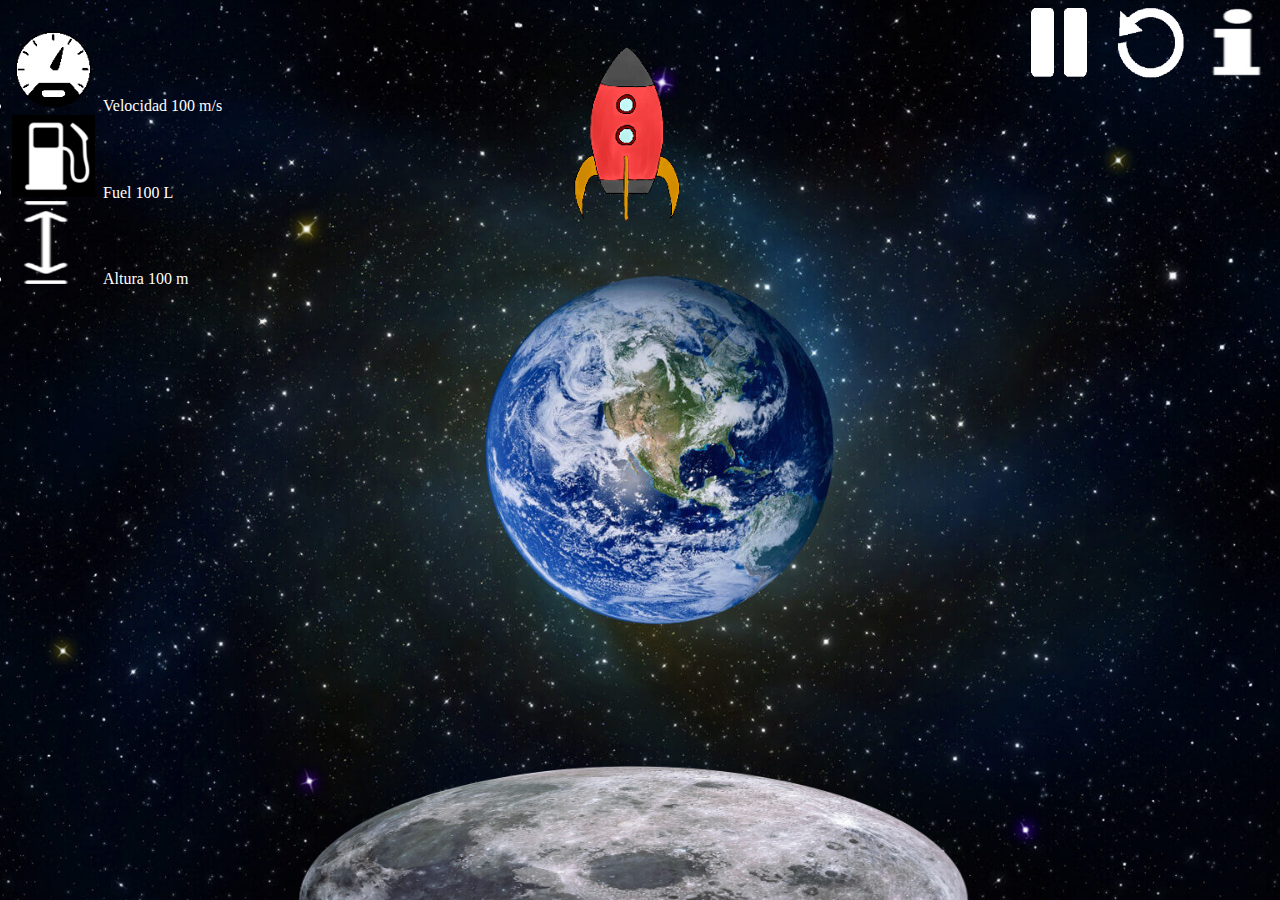
==== index.html @ dd206eb8 "Update index.html" ====
<!DOCTYPE html>
<html>
<head>
<title>Hola</title>
<link rel="stylesheet" media='screen and (min-width: 961px)' type="text/css" href="horizontal.css">
<link rel="stylesheet" media='screen and (max-width: 960px)' type="text/css" href="mobil.css">
<meta name="viewport" content="width=device-width, initial-scale=1.0">
</head>
<body>
<div id="cohete">
 <img src="img/cohete.png" id="cohete1" alt="img cohete2">
 </div>
 <div class="a">
 <div id="parametros">show menu</div>
 <ul id="menu">
  <li><img src="img/velocidad.png" alt="speed">Velocidad <span id="velocidad">100</span> m/s</li>
  <li><img src="img/fuel.png" alt="fuel">Fuel <span id="fuel">100</span> L</li>
  <li><img src="img/altura.png" alt="altura">Altura <span id="altura">100</span> m</li>
 </ul>
 </div><div class="b">
 .
 </div><div class="c">
 <img src="img/info.png" id="info" alt="img info">
 <img src="img/reset.png" id="reset" alt="img reset1">
 <img src="img/pausa.png" id="pausa" alt="img pausa1">
 

 <div id="d"><img src="img/luna.png" id="luna" alt="luna"</div>
</body>
</html>
---- horizontal.css ----
body{background:url(img/fondo.jpg) no-repeat center center fixed;background-size: cover;}
.a,.b,.c{display:inline-block;width:33.33%;height:100%;float:left;}
.d{height:20%;width:100%;position:fixed;bottom:0px;}
#cohete1{display:inline-block;right:45%;position:fixed;top:5%;height:20%;z-index:1;}
#menu{padding: 1%;color:white;vertical-align: middle;}
#menu ul li{display:inline-block;vertical-align: middle;text-align: center;}
#menu img{padding-right: 2%;width:20%;}
#hidem,#parametros{display:none;}


#luna{height:15%;width:60%;position:fixed;left:20%;bottom:0%;}

#info  {display:inline-block;float:right;width: 70px;height: 70px;text-align: center;font-size: 0%;background-repeat: no-repeat;background-size: 100%;}
#pausa {display:inline-block;margin-right: 5%;float:right;width: 70px;height: 70px;text-align: center;font-size: 0%;background-repeat: no-repeat;background-size: 100%;}
#reset {display:inline-block;margin-right: 4%;float:right;width: 70px;height: 70px;text-align: center;font-size: 0%;background-repeat: no-repeat;background-size: 100%;}
---- mobil.css ----
body{background:url(img/fondo.jpg) no-repeat center center fixed;background-size: cover;}
.a,.b,.c{display:inline-block;width:33.33%;height:100%;float:left;}
.d{height:20%;width:100%;position:fixed;bottom:0px;}
#cohete1{display:inline-block;right:37%;position:fixed;top:5%;height:15%;z-index:1;}
#menu{padding: 1%;color:white;vertical-align: middle;}
#menu ul li{display:inline-block;vertical-align: middle;text-align: center;}
#menu img{padding-right: 2%;width:20%;}
#hidem,#parametros{display:none;}


#luna{height:12%;width:60%;position:fixed;left:20%;bottom:0%;}

#info  {display:inline-block;float:right;width: 70px;height: 70px;text-align: center;font-size: 0%;background-repeat: no-repeat;background-size: 100%;}
#pausa {display:inline-block;margin-right: 5%;float:right;width: 70px;height: 70px;text-align: center;font-size: 0%;background-repeat: no-repeat;background-size: 100%;}
#reset {display:inline-block;margin-right: 4%;float:right;width: 70px;height: 70px;text-align: center;font-size: 0%;background-repeat: no-repeat;background-size: 100%;}
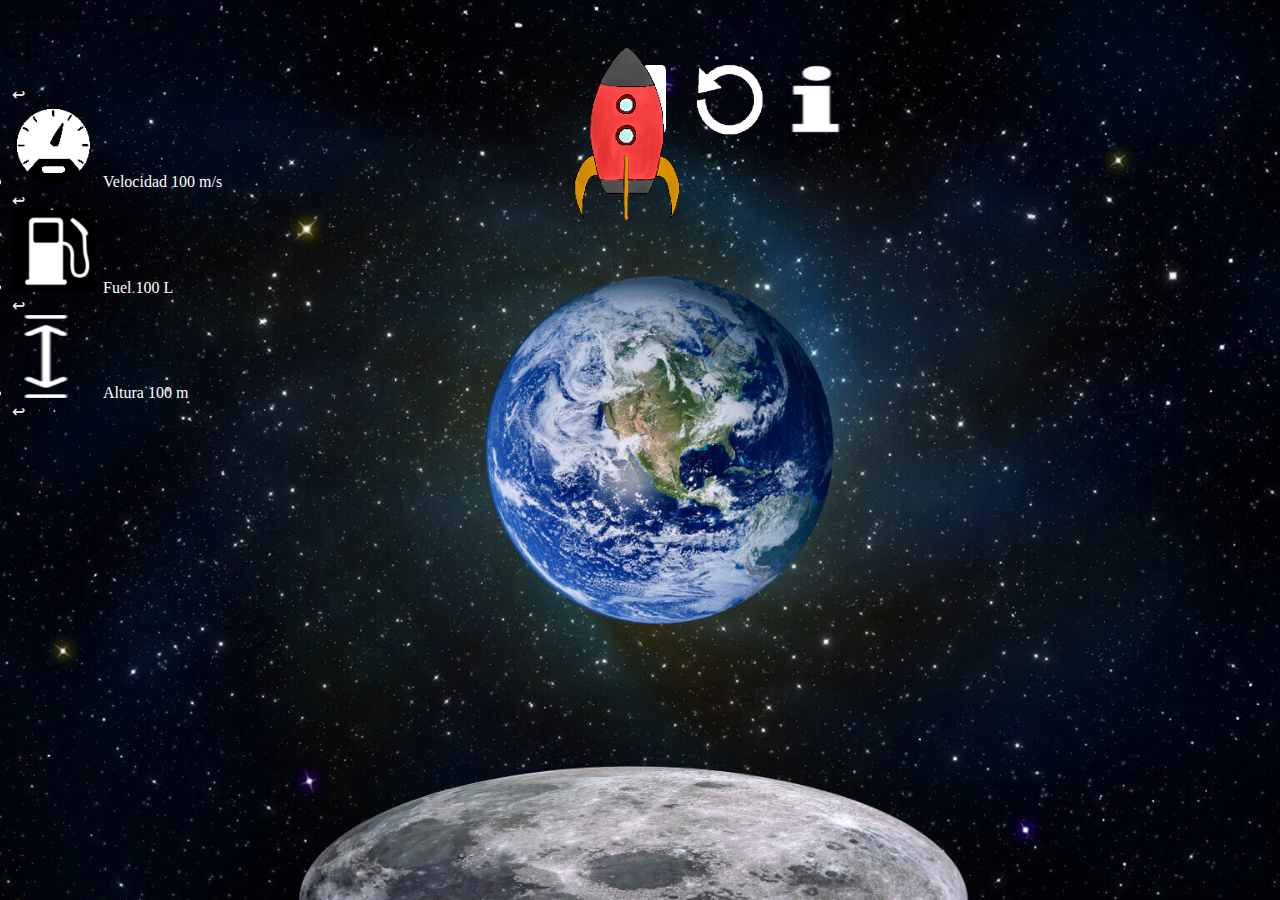
==== commit ec846b0c: "Update index.html" ====
--- a/index.html
+++ b/index.html
@@ -1,30 +1,30 @@
-<!DOCTYPE html>
-<html>
-<head>
-<title>Hola</title>
-<link rel="stylesheet" media='screen and (min-width: 961px)' type="text/css" href="horizontal.css">
-<link rel="stylesheet" media='screen and (max-width: 960px)' type="text/css" href="mobil.css">
-<meta name="viewport" content="width=device-width, initial-scale=1.0">
-</head>
-<body>
-<div id="cohete">
- <img src="img/cohete.png" id="cohete1" alt="img cohete2">
- </div>
- <div class="a">
- <div id="parametros">show menu</div>
- <ul id="menu">
-  <li><img src="img/velocidad.png" alt="speed">Velocidad <span id="velocidad">100</span> m/s</li>
-  <li><img src="img/fuel.png" alt="fuel">Fuel <span id="fuel">100</span> L</li>
-  <li><img src="img/altura.png" alt="altura">Altura <span id="altura">100</span> m</li>
- </ul>
- </div><div class="b">
- .
- </div><div class="c">
- <img src="img/info.png" id="info" alt="img info">
- <img src="img/reset.png" id="reset" alt="img reset1">
- <img src="img/pausa.png" id="pausa" alt="img pausa1">
- 
-
- <div id="d"><img src="img/luna.png" id="luna" alt="luna"</div>
-</body>
+<!DOCTYPE html>↩
+<html>↩
+<head>↩
+<title>Lunar ander Jordan</title>↩
+<meta name="juego de cohete" content="">↩
+<link rel="stylesheet" media='screen and (min-width: 961px)' type="text/css" href="horizontal.css">↩
+<link rel="stylesheet" media='screen and (max-width: 960px)' type="text/css" href="mobil.css">↩
+<meta name="viewport" content="width=device-width, initial-scale=1.0">↩
+</head>↩
+<body>↩
+<div id="cohete">↩
+ <img src="img/cohete.png" id="cohete1" alt="img cohete2">↩
+ </div>↩
+ <div class="a">↩
+ <div id="parametros">show menu</div>↩
+ <ul id="menu">↩
+  <li><img src="img/velocidad.png" alt="speed">Velocidad <span id="velocidad">100</span> m/s</li>↩
+  <li><img src="img/fuel.png" alt="fuel">Fuel <span id="fuel">100</span> L</li>↩
+  <li><img src="img/altura.png" alt="altura">Altura <span id="altura">100</span> m</li>↩
+ </ul>↩
+ </div><div class="b">↩
+ .↩
+ </div>↩
+<div class="c">↩
+ <img src="img/info.png" id="info" alt="img info1">↩
+ <img src="img/reset.png" id="reset" alt="img reset1">↩
+ <img src="img/pausa.png" id="pausa" alt="img pausa1"></div>↩
+ <div id="d"><img src="img/luna.png" id="luna" alt="luna"> </div>↩
+</body>↩
 </html>
--- a/horizontal.css
+++ b/horizontal.css
@@ -1,11 +1,11 @@
-body{background:url(img/fondo.jpg) no-repeat center center fixed;background-size: cover;}
+body{background:url(img/fondo.jpg) no-repeat center center fixed;background-size:cover;}
 .a,.b,.c{display:inline-block;width:33.33%;height:100%;float:left;}
 .d{height:20%;width:100%;position:fixed;bottom:0px;}
 #cohete1{display:inline-block;right:45%;position:fixed;top:5%;height:20%;z-index:1;}
 #menu{padding: 1%;color:white;vertical-align: middle;}
 #menu ul li{display:inline-block;vertical-align: middle;text-align: center;}
 #menu img{padding-right: 2%;width:20%;}
-#hidem,#parametros{display:none;}
+#parametros{display:none;}
 
 
 #luna{height:15%;width:60%;position:fixed;left:20%;bottom:0%;}
--- a/mobil.css
+++ b/mobil.css
@@ -5,7 +5,7 @@
 #menu{padding: 1%;color:white;vertical-align: middle;}
 #menu ul li{display:inline-block;vertical-align: middle;text-align: center;}
 #menu img{padding-right: 2%;width:20%;}
-#hidem,#parametros{display:none;}
+#parametros{display:none;}
 
 
 #luna{height:12%;width:60%;position:fixed;left:20%;bottom:0%;}
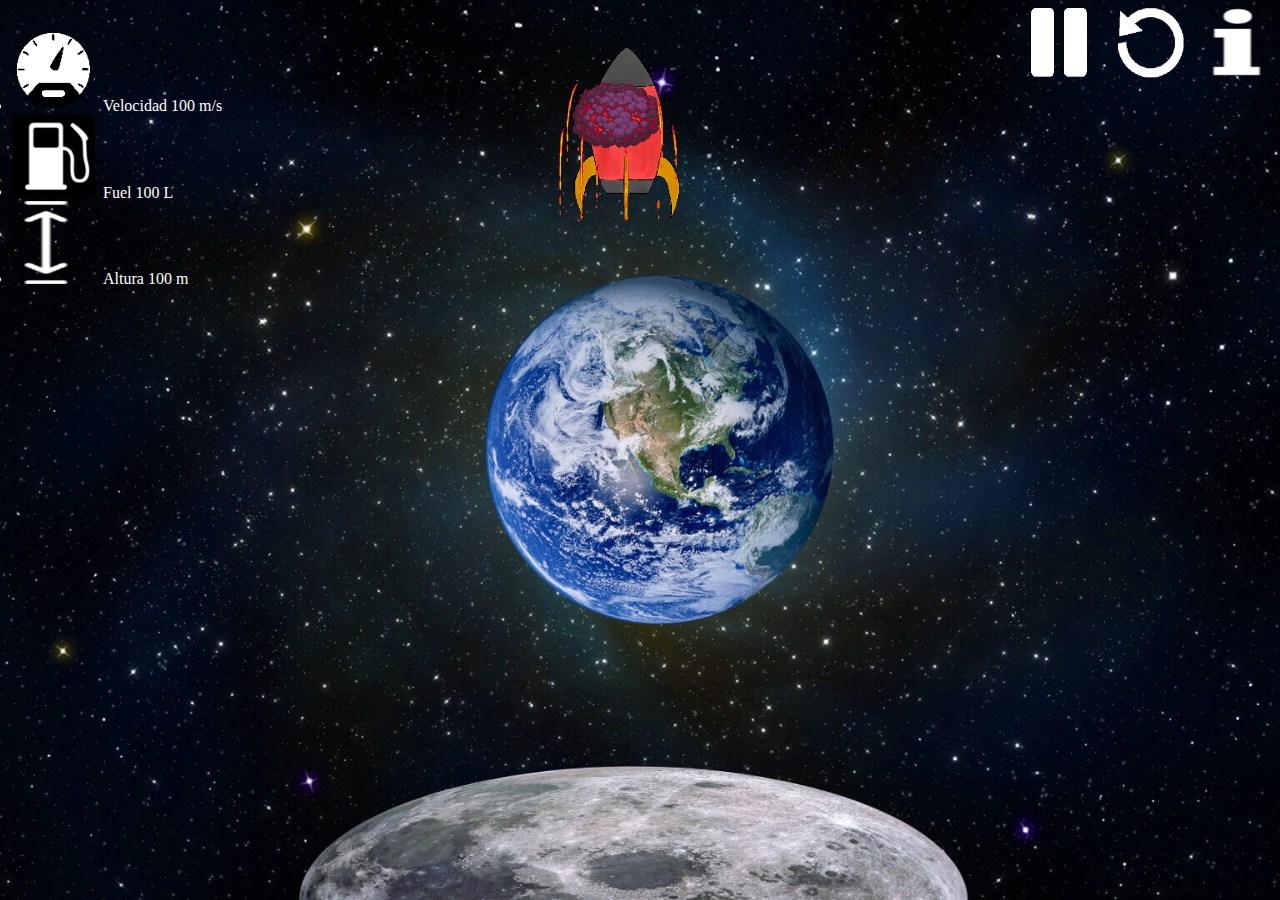
==== commit 35013bfb: "Update index.html" ====
--- a/index.html
+++ b/index.html
@@ -1,30 +1,28 @@
-<!DOCTYPE html>↩
-<html>↩
-<head>↩
-<title>Lunar ander Jordan</title>↩
-<meta name="juego de cohete" content="">↩
-<link rel="stylesheet" media='screen and (min-width: 961px)' type="text/css" href="horizontal.css">↩
-<link rel="stylesheet" media='screen and (max-width: 960px)' type="text/css" href="mobil.css">↩
-<meta name="viewport" content="width=device-width, initial-scale=1.0">↩
-</head>↩
-<body>↩
-<div id="cohete">↩
- <img src="img/cohete.png" id="cohete1" alt="img cohete2">↩
- </div>↩
- <div class="a">↩
- <div id="parametros">show menu</div>↩
- <ul id="menu">↩
-  <li><img src="img/velocidad.png" alt="speed">Velocidad <span id="velocidad">100</span> m/s</li>↩
-  <li><img src="img/fuel.png" alt="fuel">Fuel <span id="fuel">100</span> L</li>↩
-  <li><img src="img/altura.png" alt="altura">Altura <span id="altura">100</span> m</li>↩
- </ul>↩
- </div><div class="b">↩
- .↩
- </div>↩
-<div class="c">↩
- <img src="img/info.png" id="info" alt="img info1">↩
- <img src="img/reset.png" id="reset" alt="img reset1">↩
- <img src="img/pausa.png" id="pausa" alt="img pausa1"></div>↩
- <div id="d"><img src="img/luna.png" id="luna" alt="luna"> </div>↩
-</body>↩
-</html>
+<!DOCTYPE html>
+<html>
+<head>
+<title>Hola</title>
+<link rel="stylesheet" media='screen and (min-width: 961px)' type="text/css" href="horizontal.css">
+<link rel="stylesheet" media='screen and (max-width: 960px)' type="text/css" href="mobil.css">
+<meta name="viewport" content="width=device-width, initial-scale=1.0">
+</head>
+<body>
+<div id="cohete">
+ <img src="img/cohete.png" id="cohete1" alt="img cohete2">
+  <img src="img/explosion2.gif" id="cohete1" alt="img cohete2">
+ </div>
+ <div class="a">
+ <div id="parametros">menu parametros</div>
+ <ul id="menu">
+  <li><img src="img/velocidad.png" alt="speed">Velocidad <span id="velocidad">100</span> m/s</li>
+  <li><img src="img/fuel.png" alt="fuel">Fuel <span id="fuel">100</span> L</li>
+  <li><img src="img/altura.png" alt="altura">Altura <span id="altura">100</span> m</li>
+ </ul>
+</div><div class="b">
+ .
+ </div><div class="c">
+ <img src="img/info.png" id="info" alt="img info">
+ <img src="img/reset.png" id="reset" alt="img reset1">
+ <img src="img/pausa.png" id="pausa" alt="img pausa1"></div>
+ 
+ <div id="d"><img src="img/luna.png" id="luna" alt="luna"></div></body></html>
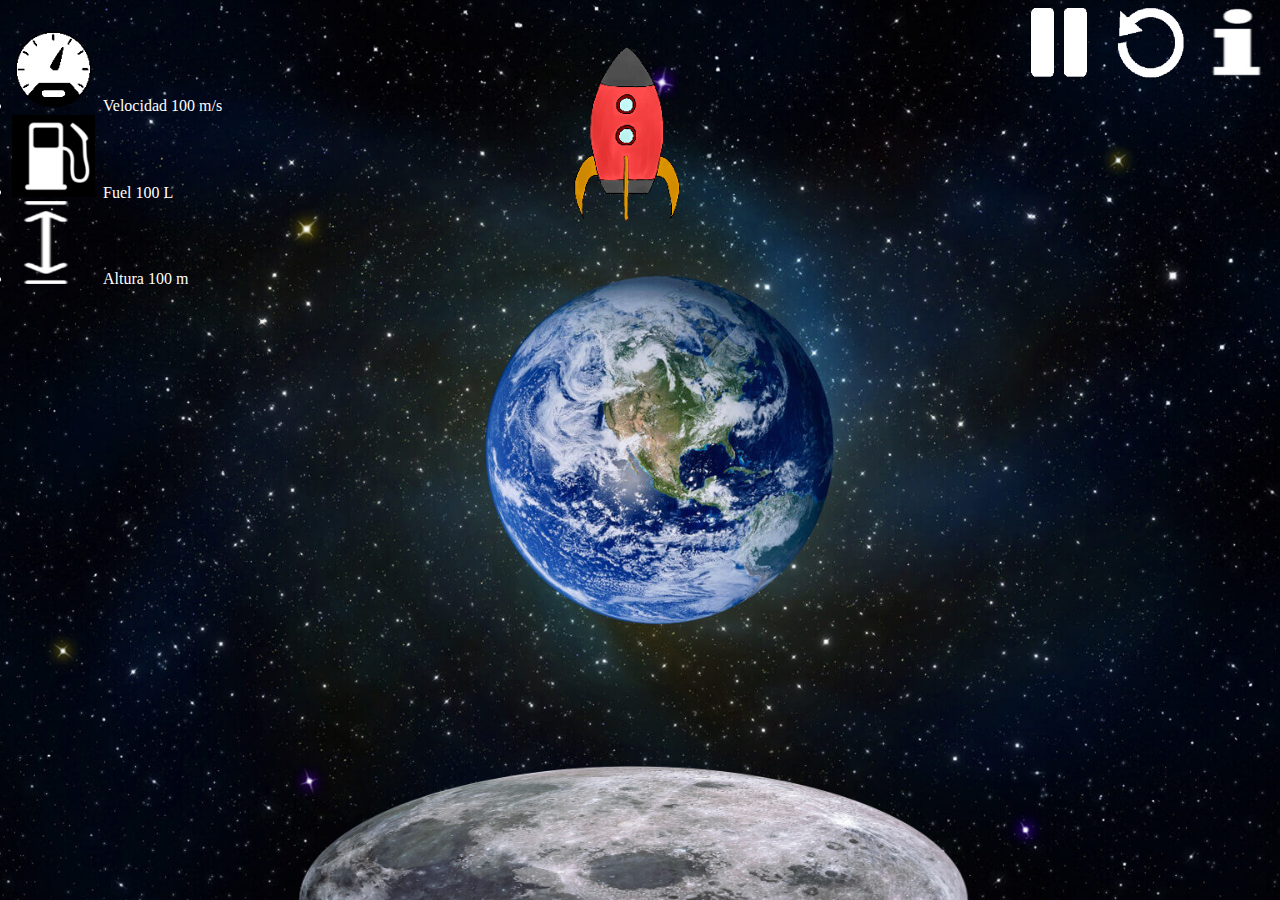
==== commit c9487511: "Update index.html" ====
--- a/index.html
+++ b/index.html
@@ -9,7 +9,6 @@
 <body>
 <div id="cohete">
  <img src="img/cohete.png" id="cohete1" alt="img cohete2">
-  <img src="img/explosion2.gif" id="cohete1" alt="img cohete2">
  </div>
  <div class="a">
  <div id="parametros">menu parametros</div>
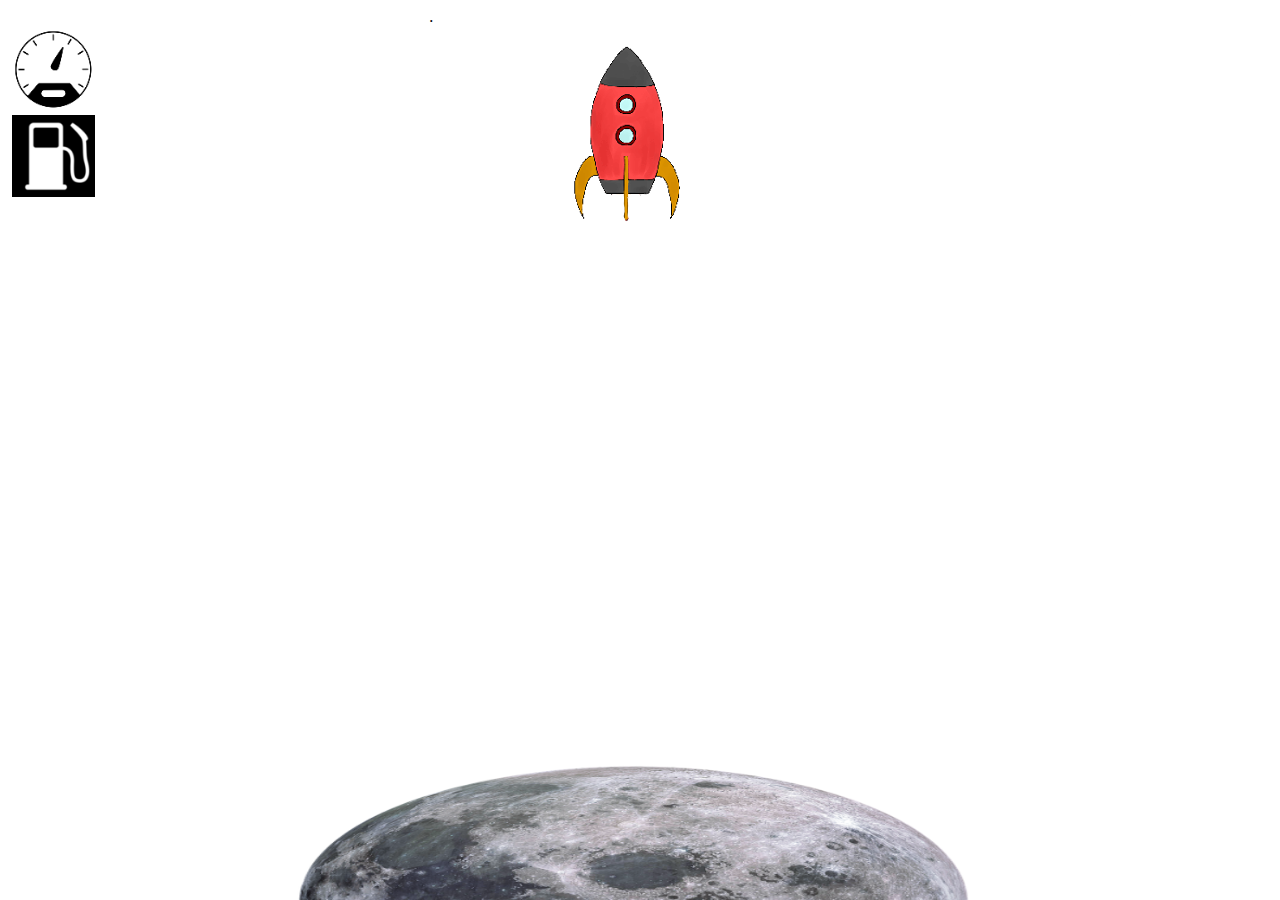
==== commit 112c88fc: "Update index.html" ====
--- a/index.html
+++ b/index.html
@@ -2,8 +2,8 @@
 <html>
 <head>
 <title>Hola</title>
-<link rel="stylesheet" media='screen and (min-width: 961px)' type="text/css" href="horizontal.css">
-<link rel="stylesheet" media='screen and (max-width: 960px)' type="text/css" href="mobil.css">
+<link rel="stylesheet" media='screen and (min-width: 961px)' type="text/css" href="css/horizontal.css">
+<link rel="stylesheet" media='screen and (max-width: 960px)' type="text/css" href="css/mobil.css">
 <meta name="viewport" content="width=device-width, initial-scale=1.0">
 </head>
 <body>
--- a/css/horizontal.css
+++ b/css/horizontal.css
@@ -0,0 +1,16 @@
+body{background:url(img/fondo.jpg) no-repeat center center fixed;background-size:cover;}
+.a,.b,.c{display:inline-block;width:33.33%;height:100%;float:left;}
+.d{height:20%;width:100%;position:fixed;bottom:0px;}
+#cohete1{display:inline-block;right:45%;position:fixed;top:5%;height:20%;z-index:1;}
+#menu{padding: 1%;color:white;vertical-align: middle;}
+#menu ul li{display:inline-block;vertical-align: middle;text-align: center;}
+#menu img{padding-right: 2%;width:20%;}
+#parametros{display:none;}
+
+
+#luna{height:15%;width:60%;position:fixed;left:20%;bottom:0%;}
+
+#info  {display:inline-block;float:right;width: 70px;height: 70px;text-align: center;font-size: 0%;background-repeat: no-repeat;background-size: 100%;}
+#pausa {display:inline-block;margin-right: 5%;float:right;width: 70px;height: 70px;text-align: center;font-size: 0%;background-repeat: no-repeat;background-size: 100%;}
+#reset {display:inline-block;margin-right: 4%;float:right;width: 70px;height: 70px;text-align: center;font-size: 0%;background-repeat: no-repeat;background-size: 100%;}
+
--- a/css/mobil.css
+++ b/css/mobil.css
@@ -0,0 +1,17 @@
+body{background:url(img/fondo.jpg) no-repeat center center fixed;background-size: cover;}
+.a,.b,.c{display:inline-block;width:33.33%;height:100%;float:left;}
+.d{height:20%;width:100%;position:fixed;bottom:0px;}
+#cohete1{display:inline-block;right:37%;position:fixed;top:5%;height:15%;z-index:1;}
+#menu{padding: 1%;color:white;vertical-align: middle;}
+#menu ul li{display:inline-block;vertical-align: middle;text-align: center;}
+#menu img{padding-right: 2%;width:20%;}
+#parametros{display:none;}
+
+
+#luna{height:12%;width:60%;position:fixed;left:20%;bottom:0%;}
+
+#info  {display:inline-block;float:right;width: 70px;height: 70px;text-align: center;font-size: 0%;background-repeat: no-repeat;background-size: 100%;}
+#pausa {display:inline-block;margin-right: 5%;float:right;width: 70px;height: 70px;text-align: center;font-size: 0%;background-repeat: no-repeat;background-size: 100%;}
+#reset {display:inline-block;margin-right: 4%;float:right;width: 70px;height: 70px;text-align: center;font-size: 0%;background-repeat: no-repeat;background-size: 100%;}
+
+© 2017 GitHub, Inc.
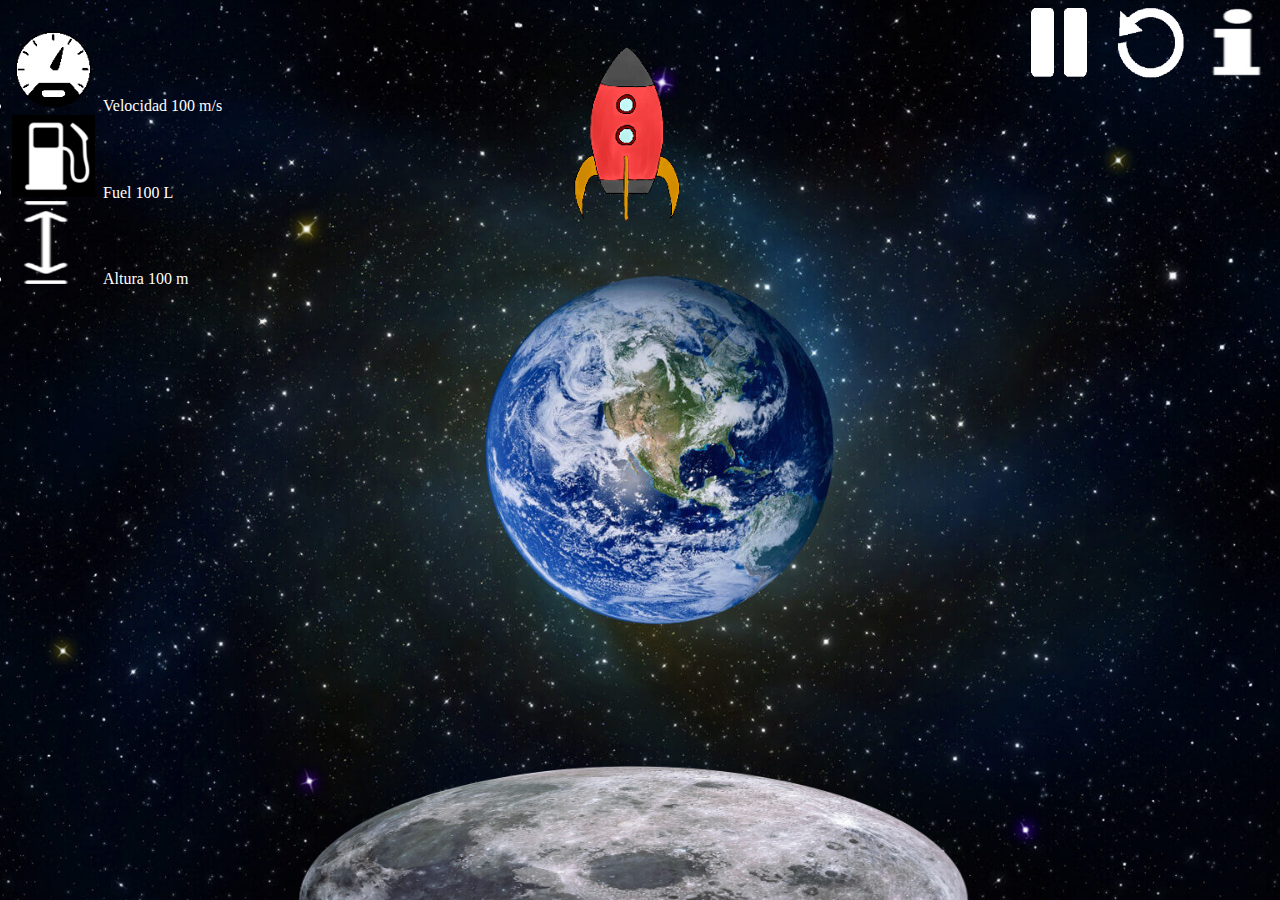
==== commit 0562eff9: "Update index.html" ====
--- a/index.html
+++ b/index.html
@@ -20,7 +20,8 @@
 </div><div class="b">
  .
  </div><div class="c">
- <img src="img/info.png" id="info" alt="img info">
+ 
+ <a href="infojugar.html"><img src="img/info.png" id="info" alt="img info"></a>
  <img src="img/reset.png" id="reset" alt="img reset1">
  <img src="img/pausa.png" id="pausa" alt="img pausa1"></div>
  
--- a/css/horizontal.css
+++ b/css/horizontal.css
@@ -1,4 +1,4 @@
-body{background:url(img/fondo.jpg) no-repeat center center fixed;background-size:cover;}
+body{background:url(../img/fondo.jpg) no-repeat center center fixed;background-size:cover;}
 .a,.b,.c{display:inline-block;width:33.33%;height:100%;float:left;}
 .d{height:20%;width:100%;position:fixed;bottom:0px;}
 #cohete1{display:inline-block;right:45%;position:fixed;top:5%;height:20%;z-index:1;}
--- a/css/mobil.css
+++ b/css/mobil.css
@@ -1,4 +1,4 @@
-body{background:url(img/fondo.jpg) no-repeat center center fixed;background-size: cover;}
+body{background:url(../img/fondo.jpg) no-repeat center center fixed;background-size: cover;}
 .a,.b,.c{display:inline-block;width:33.33%;height:100%;float:left;}
 .d{height:20%;width:100%;position:fixed;bottom:0px;}
 #cohete1{display:inline-block;right:37%;position:fixed;top:5%;height:15%;z-index:1;}
@@ -14,4 +14,3 @@
 #pausa {display:inline-block;margin-right: 5%;float:right;width: 70px;height: 70px;text-align: center;font-size: 0%;background-repeat: no-repeat;background-size: 100%;}
 #reset {display:inline-block;margin-right: 4%;float:right;width: 70px;height: 70px;text-align: center;font-size: 0%;background-repeat: no-repeat;background-size: 100%;}
 
-© 2017 GitHub, Inc.
